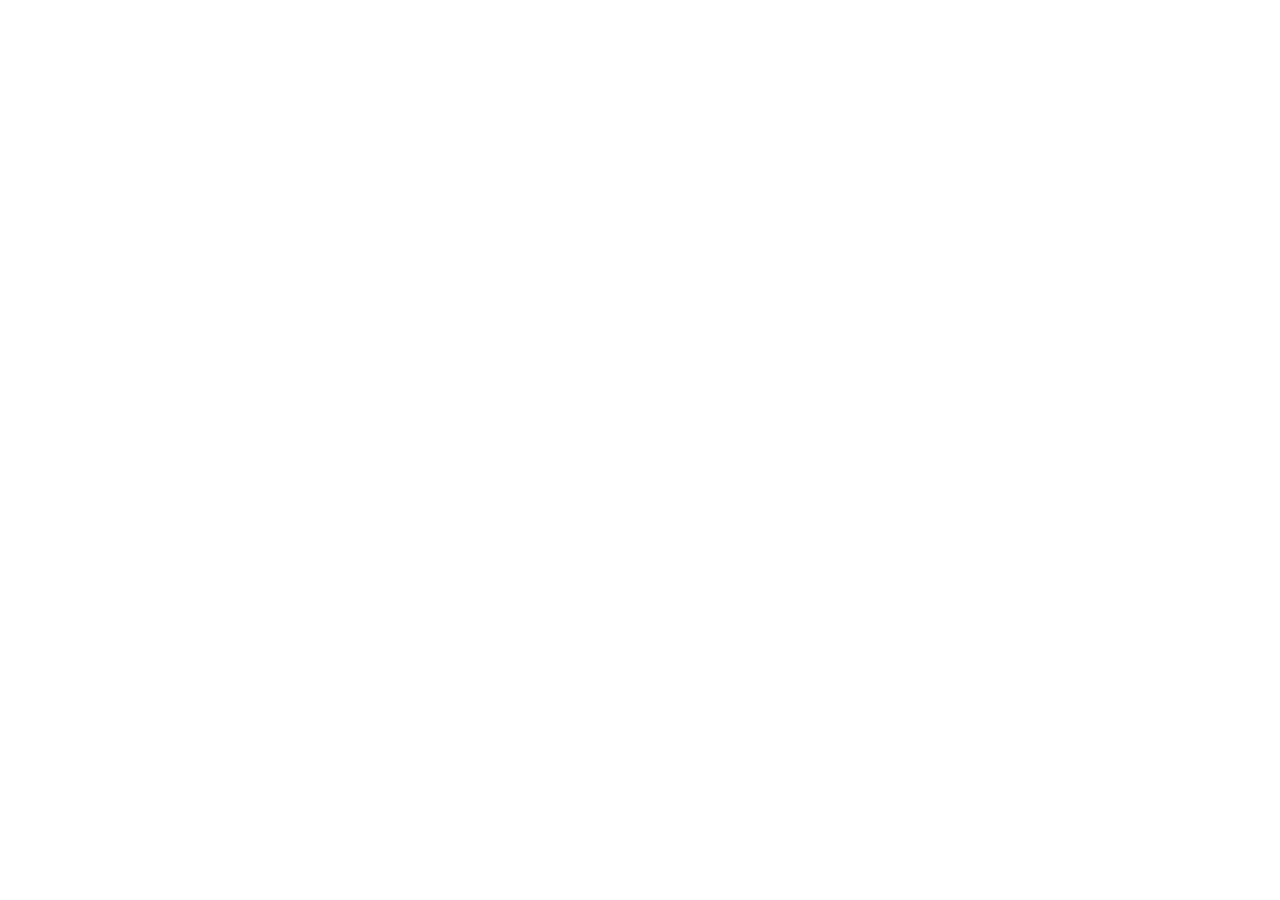
==== index.html @ b7f5dd7c "ilk commit" ====
<!DOCTYPE html>
<html lang="tr">

<head>
    <meta charset="UTF-8">
    <meta name="viewport" content="width=device-width, initial-scale=1.0">
    <title>Document</title>
</head>

<body>

</body>

</html>
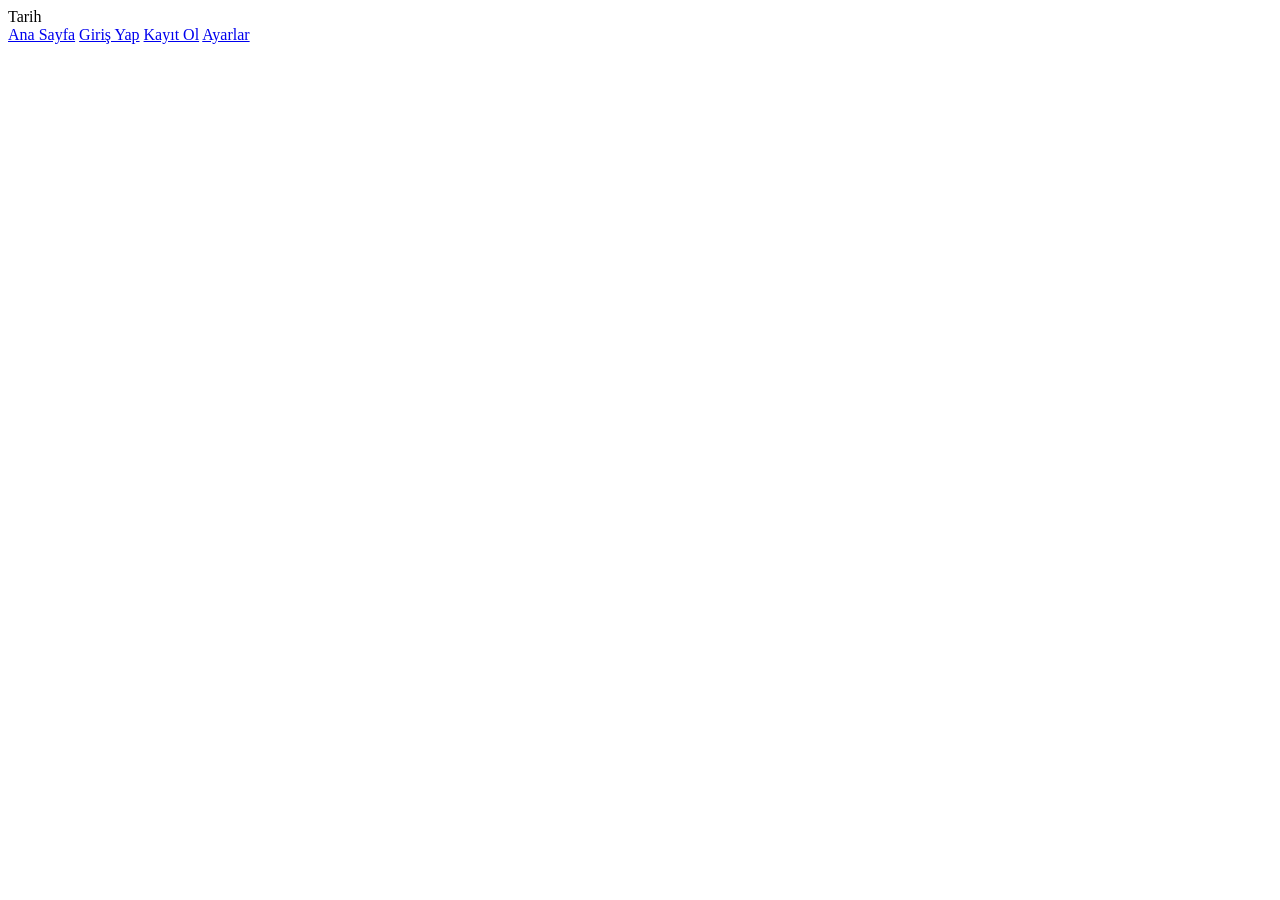
==== commit cc6ac999: "Hizli Guncelleme" ====
--- a/index.html
+++ b/index.html
@@ -1,14 +1,18 @@
 <!DOCTYPE html>
 <html lang="tr">
-
 <head>
     <meta charset="UTF-8">
     <meta name="viewport" content="width=device-width, initial-scale=1.0">
-    <title>Document</title>
+    <title>Tarih</title>
+    <link rel="stylesheet" href="/css/style.css">
 </head>
-
 <body>
 
+    <div id="navbar-container"></div>
+
+    <main id="app"></main>
+
+    <script src="/js/router.js"></script>
+    <script src="/js/reg.js"></script>
 </body>
-
 </html>
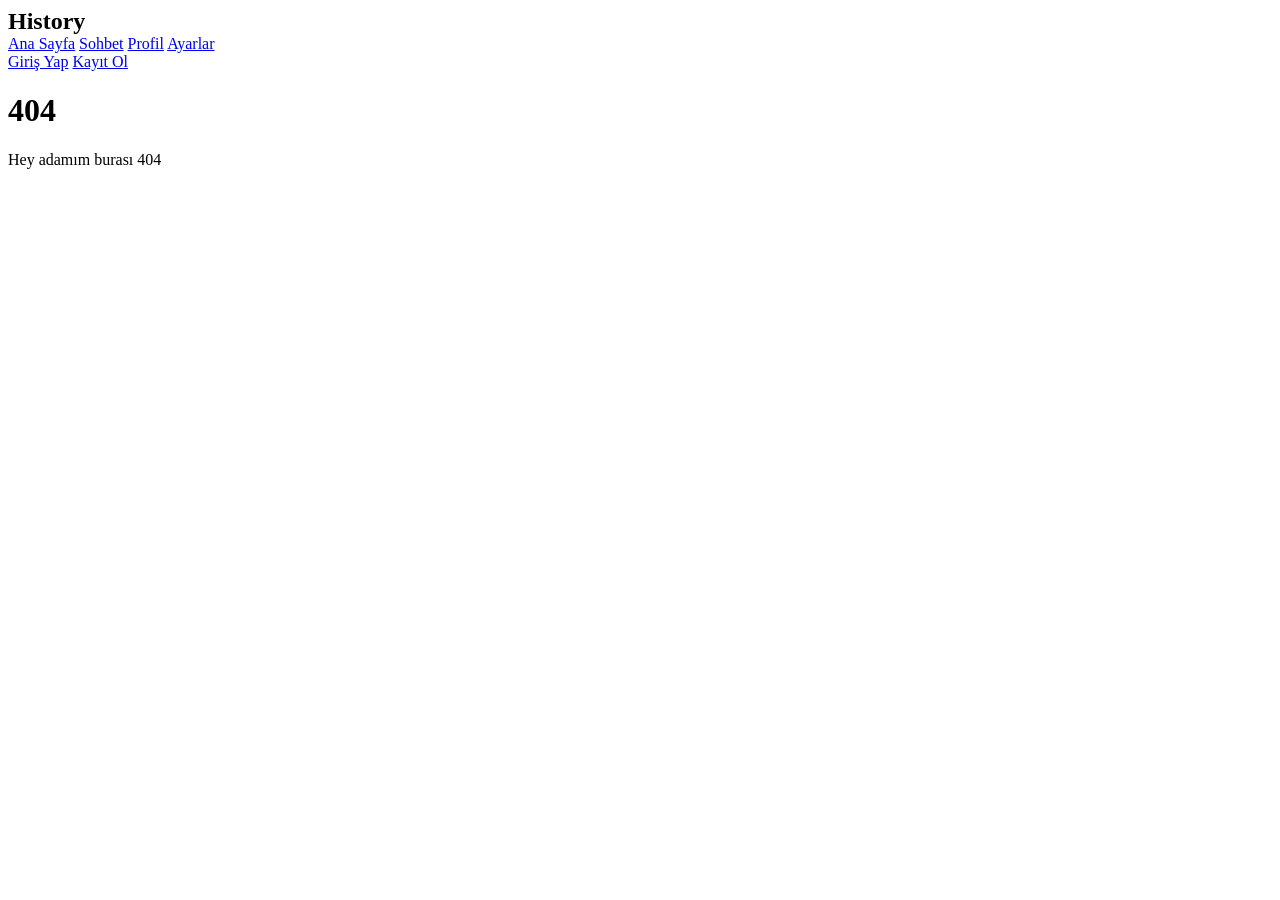
==== commit 084fc8e9: "Router ve chat tamam" ====
--- a/index.html
+++ b/index.html
@@ -4,15 +4,26 @@
     <meta charset="UTF-8">
     <meta name="viewport" content="width=device-width, initial-scale=1.0">
     <title>Tarih</title>
-    <link rel="stylesheet" href="/css/style.css">
+    <meta name="description" content="Tarihi Şahsiyetlerle Sohbet">
+    <link rel="stylesheet" href="css/style.css">
 </head>
 <body>
-
     <div id="navbar-container"></div>
 
     <main id="app"></main>
 
-    <script src="/js/router.js"></script>
-    <script src="/js/reg.js"></script>
+<script>
+        if ('serviceWorker' in navigator) {
+            navigator.serviceWorker.register('sw.js')
+        }
+        
+
+    </script>
+    <script src="js/router.js"></script>
+    <script src="chat/characters.js"></script>
+    <script src="chat/apı.js"></script>
+    <script src="js/reg.js"></script>
+    <script src="js/app.js"></script>
+    <script src="js/chat.js"></script>
 </body>
 </html>
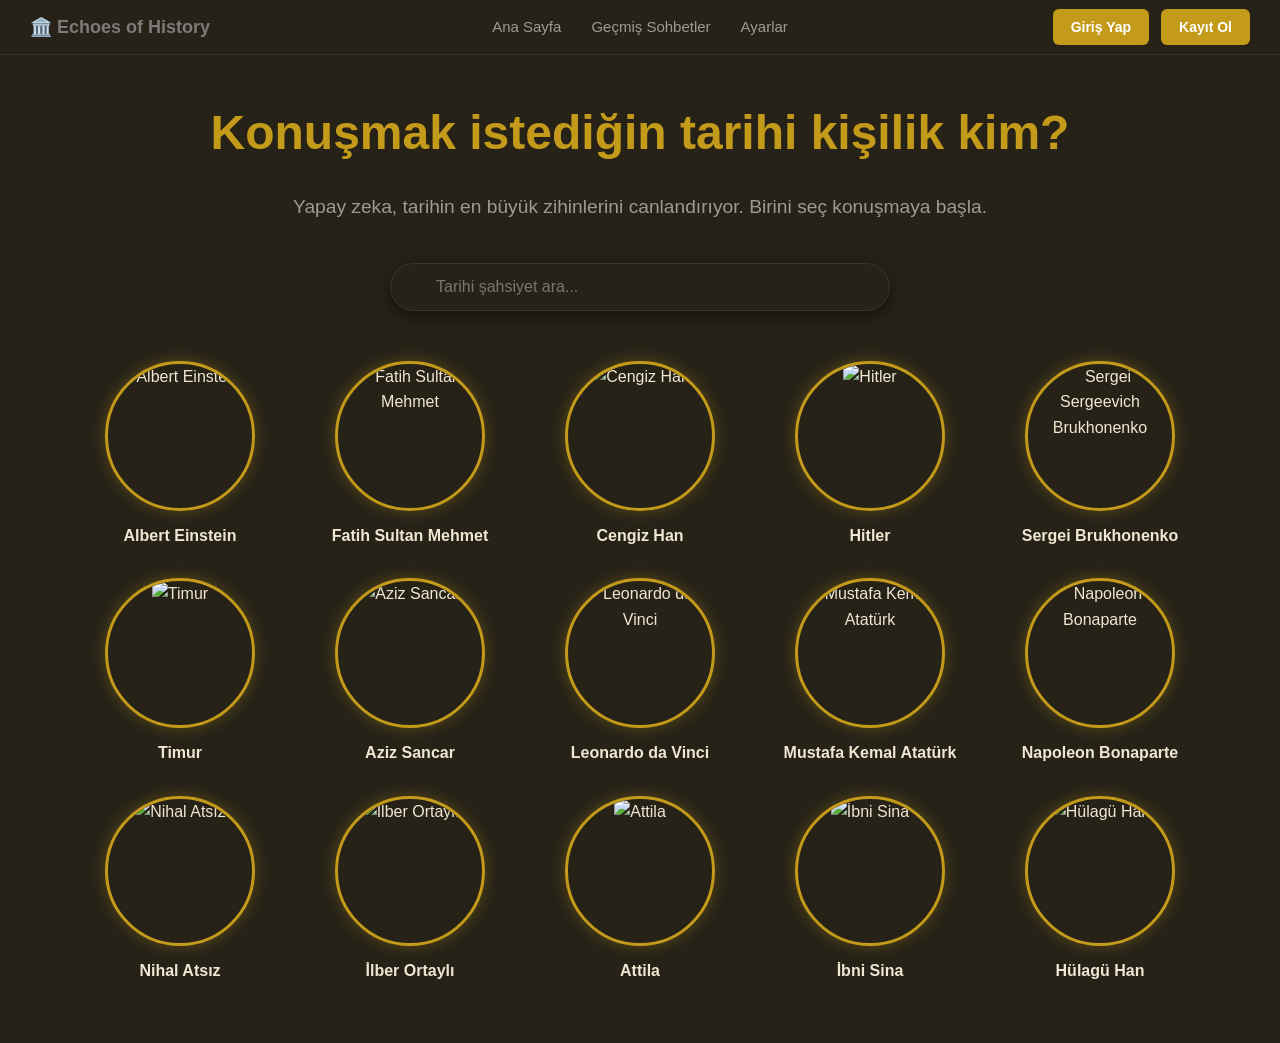
==== commit 89ed1386: "Router ve Service Worker iyileştirmeleri" ====
--- a/index.html
+++ b/index.html
@@ -4,26 +4,35 @@
     <meta charset="UTF-8">
     <meta name="viewport" content="width=device-width, initial-scale=1.0">
     <title>Tarih</title>
-    <meta name="description" content="Tarihi Şahsiyetlerle Sohbet">
+    <meta name="description" content="Tarihi Şahsiyetlerle Sohbet Geçmişi">
     <link rel="stylesheet" href="css/style.css">
+    <script>
+        (function() {
+            var t = localStorage.getItem('theme') || 'dark';
+            document.documentElement.setAttribute('data-theme-init', t);
+        })();
+    </script>
 </head>
 <body>
     <div id="navbar-container"></div>
 
     <main id="app"></main>
+    <div id="toast-container"></div>
 
 <script>
-        if ('serviceWorker' in navigator) {
-            navigator.serviceWorker.register('sw.js')
-        }
-        
-
-    </script>
+    if ('serviceWorker' in navigator) {
+        navigator.serviceWorker.register('sw.js')
+    }
+</script>
+    <script src="js/theme.js"></script>
+    <script src="js/lang.js"></script>
     <script src="js/router.js"></script>
-    <script src="chat/characters.js"></script>
-    <script src="chat/apı.js"></script>
+    <script src="chats/config.js"></script>
+    <script src="chats/characters.js"></script>
+    <script src="chats/api.js"></script>
     <script src="js/reg.js"></script>
     <script src="js/app.js"></script>
     <script src="js/chat.js"></script>
+    <script src="js/profil.js"></script>
 </body>
 </html>
--- a/css/style.css
+++ b/css/style.css
@@ -0,0 +1,1267 @@
+:root {
+    --bg-color: #262218;
+    --bg-secondary: #262218;
+    --accent-color: #c49a1a;
+    --accent-hover: #e6b820;
+    --accent-glow: rgba(196, 154, 26, 0.35);
+    --text-color: #f0e6d2;
+    --secondary-text: #a09a8e;
+    --border-color: #3d3425;
+    --card-bg: #26221a;
+    --input-bg: #161310;
+    --sidebar-bg: #161310;
+    --shadow: rgba(0, 0, 0, 0.5);
+    --scrollbar-track: #1a1612;
+    --theme-transition: background-color 0.3s ease, color 0.3s ease, border-color 0.3s ease;
+}
+
+body[data-theme="light"] {
+    --bg-color: #faf7f2;
+    --bg-secondary: #f0ebe1;
+    --accent-color: #8a6200;
+    --accent-hover: #a67c00;
+    --accent-glow: rgba(138, 98, 0, 0.2);
+    --text-color: #2c2418;
+    --secondary-text: #6b5e4a;
+    --border-color: #d4c9b0;
+    --card-bg: #ffffff;
+    --input-bg: #f5f0e8;
+    --sidebar-bg: #f0ebe1;
+    --shadow: rgba(0, 0, 0, 0.12);
+    --scrollbar-track: #faf7f2;
+}
+
+@media (prefers-color-scheme: light) {
+    body[data-theme="system"] {
+        --bg-color: #faf7f2;
+        --bg-secondary: #f0ebe1;
+        --accent-color: #8a6200;
+        --accent-hover: #a67c00;
+        --accent-glow: rgba(138, 98, 0, 0.2);
+        --text-color: #2c2418;
+        --secondary-text: #6b5e4a;
+        --border-color: #d4c9b0;
+        --card-bg: #ffffff;
+        --input-bg: #f5f0e8;
+        --sidebar-bg: #f0ebe1;
+        --shadow: rgba(0, 0, 0, 0.12);
+        --scrollbar-track: #faf7f2;
+    }
+}
+
+* {
+    box-sizing: border-box;
+    margin: 0;
+    padding: 0;
+}
+
+body {
+    background-color: var(--bg-color);
+    color: var(--text-color);
+    font-family: 'Segoe UI', Tahoma, Geneva, Verdana, sans-serif;
+    line-height: 1.6;
+    overflow-x: hidden;
+    transition: var(--theme-transition);
+}
+
+#app {
+    animation: pageFadeIn 0.4s ease;
+}
+
+@keyframes pageFadeIn {
+    from {
+        opacity: 0;
+        transform: translateY(6px);
+    }
+
+    to {
+        opacity: 1;
+        transform: translateY(0);
+    }
+}
+
+::-webkit-scrollbar {
+    width: 7px;
+}
+
+::-webkit-scrollbar-track {
+    background: var(--scrollbar-track);
+}
+
+::-webkit-scrollbar-thumb {
+    background: var(--accent-color);
+    border-radius: 4px;
+    opacity: 0.7;
+}
+
+::-webkit-scrollbar-thumb:hover {
+    background: var(--accent-hover);
+}
+
+.not-found {
+    display: flex;
+    flex-direction: column;
+    align-items: center;
+    justify-content: center;
+    height: 80vh;
+    text-align: center;
+    padding: 20px;
+    animation: fadeIn 0.6s ease;
+}
+
+.not-found p {
+    font-size: 1.2rem;
+    color: var(--secondary-text);
+    margin-bottom: 30px;
+    max-width: 500px;
+}
+
+.back-home-btn {
+    padding: 14px 32px;
+    background: var(--accent-color);
+    color: white;
+    text-decoration: none;
+    border-radius: 30px;
+    font-size: 1.1rem;
+    font-weight: bold;
+    transition: all 0.3s cubic-bezier(0.175, 0.885, 0.32, 1.275);
+    box-shadow: 0 4px 15px var(--accent-glow);
+}
+
+.back-home-btn:hover {
+    background: var(--accent-hover);
+    transform: translateY(-5px) scale(1.05);
+    box-shadow: 0 8px 25px var(--accent-glow);
+}
+
+.not-found h1 {
+    font-size: 120px;
+    margin-bottom: 20px;
+    color: var(--accent-color);
+}
+
+.navbar {
+    display: flex;
+    justify-content: center;
+    align-items: center;
+    padding: 15px 30px;
+    background-color: var(--bg-secondary);
+    border-bottom: 1px solid var(--border-color);
+    position: sticky;
+    top: 0;
+    z-index: 1000;
+    transition: var(--theme-transition);
+}
+
+.navbar-logo {
+    position: absolute;
+    left: 30px;
+    display: flex;
+    align-items: center;
+}
+
+.logo-link {
+    color: rgb(129, 121, 121);
+    font-size: 18px;
+    font-weight: bold;
+    text-decoration: none;
+    white-space: nowrap;
+    transition: all 0.3s ease;
+}
+
+@media (max-width: 600px) {
+    .logo-link {
+        font-size: 18px;
+    }
+}
+
+@media (max-width: 400px) {
+    .logo-link {
+        font-size: 14px;
+    }
+}
+
+.links {
+    display: flex;
+    gap: 30px;
+    align-items: center;
+}
+
+.links a {
+    color: var(--secondary-text);
+    text-decoration: none;
+    font-size: 15px;
+    transition: color 0.2s ease;
+}
+
+.links a:hover {
+    color: var(--accent-color);
+}
+
+.navbar-auth {
+    position: absolute;
+    right: 30px;
+    display: flex;
+    gap: 12px;
+    align-items: center;
+}
+
+.nav-login-btn,
+.nav-register-btn {
+    padding: 7px 18px;
+    background-color: var(--accent-color);
+    color: white;
+    text-decoration: none;
+    font-weight: 600;
+    border-radius: 6px;
+    font-size: 14px;
+    transition: all 0.2s ease;
+}
+
+.nav-login-btn:hover,
+.nav-register-btn:hover {
+    background-color: var(--accent-hover);
+    transform: translateY(-1px);
+    box-shadow: 0 3px 12px var(--accent-glow);
+}
+
+.user-nav-profile {
+    display: flex;
+    align-items: center;
+    cursor: pointer;
+    transition: transform 0.2s ease;
+}
+
+.user-nav-img {
+    width: 38px;
+    height: 38px;
+    border-radius: 50%;
+    border: 2px solid var(--accent-color);
+    object-fit: cover;
+    box-shadow: 0 0 10px var(--accent-glow);
+}
+
+.user-nav-initials {
+    width: 38px;
+    height: 38px;
+    border-radius: 50%;
+    background: var(--accent-color);
+    color: white;
+    display: flex;
+    align-items: center;
+    justify-content: center;
+    font-weight: bold;
+    font-size: 14px;
+    border: 2px solid var(--accent-color);
+    box-shadow: 0 0 10px var(--accent-glow);
+}
+
+
+.user-nav-wrapper {
+    position: relative;
+    padding-bottom: 5px;
+}
+
+.user-nav-dropdown {
+    position: absolute;
+    top: calc(100% + 10px);
+    right: 0;
+    width: 240px;
+    background: var(--card-bg);
+    border: 1px solid var(--border-color);
+    border-radius: 12px;
+    padding: 18px;
+    box-shadow: 0 10px 30px var(--shadow);
+    opacity: 0;
+    visibility: hidden;
+    transform: translateY(10px);
+    transition: all 0.3s cubic-bezier(0.175, 0.885, 0.32, 1.275);
+    z-index: 1001;
+    backdrop-filter: blur(12px);
+}
+
+.user-nav-wrapper:hover .user-nav-dropdown {
+    opacity: 1;
+    visibility: visible;
+    transform: translateY(0);
+}
+
+.dropdown-header {
+    margin-bottom: 12px;
+    text-align: left;
+}
+
+.dropdown-name {
+    font-weight: 600;
+    color: var(--accent-color);
+    font-size: 1rem;
+    margin-bottom: 2px;
+}
+
+.dropdown-email {
+    font-size: 0.82rem;
+    color: var(--secondary-text);
+}
+
+.dropdown-divider {
+    height: 1px;
+    background: var(--border-color);
+    margin: 12px 0;
+}
+
+.dropdown-item {
+    display: block;
+    width: 100%;
+    padding: 10px 12px;
+    color: var(--text-color);
+    text-decoration: none;
+    font-size: 0.9rem;
+    border-radius: 6px;
+    transition: all 0.2s;
+    background: transparent;
+    border: none;
+    text-align: left;
+    cursor: pointer;
+    font-family: inherit;
+}
+
+.dropdown-item:hover {
+    background: var(--bg-secondary);
+    color: var(--accent-color);
+    transform: translateX(5px);
+}
+
+.logout-link {
+    color: #ff4d4d !important;
+}
+
+.logout-link:hover {
+    background: rgba(255, 77, 77, 0.1) !important;
+}
+
+.profile-page {
+    animation: fadeIn 0.4s ease;
+}
+
+.profile-edit-section {
+    animation: fadeIn 0.3s ease;
+}
+
+.profile-img-wrapper {
+    width: 140px;
+    height: 140px;
+    margin: 0 auto;
+}
+
+.profile-main-img {
+    width: 140px;
+    height: 140px;
+    border-radius: 50%;
+    object-fit: cover;
+    border: 4px solid var(--accent-color);
+    box-shadow: 0 0 25px var(--accent-glow);
+}
+
+.profile-main-initials {
+    width: 140px;
+    height: 140px;
+    border-radius: 50%;
+    background: var(--accent-color);
+    color: white;
+    display: flex;
+    align-items: center;
+    justify-content: center;
+    font-size: 3.5rem;
+    font-weight: bold;
+    border: 4px solid var(--accent-color);
+    box-shadow: 0 0 25px var(--accent-glow);
+}
+
+
+#theme-toggle-btn {
+    background: transparent;
+    border: 1px solid var(--border-color);
+    color: var(--secondary-text);
+    cursor: pointer;
+    border-radius: 6px;
+    padding: 6px 10px;
+    font-size: 16px;
+    transition: all 0.2s ease;
+    display: flex;
+    align-items: center;
+    justify-content: center;
+}
+
+#theme-toggle-btn:hover {
+    color: var(--accent-color);
+    border-color: var(--accent-color);
+}
+
+.home {
+    padding: 40px 20px;
+    max-width: 1200px;
+    margin: 0 auto;
+    text-align: center;
+}
+
+.home h1 {
+    font-size: 3rem;
+    margin-bottom: 20px;
+    color: var(--accent-color);
+}
+
+.home p {
+    font-size: 1.2rem;
+    margin-bottom: 40px;
+    color: var(--secondary-text);
+}
+
+.persona-gallery {
+    display: grid;
+    grid-template-columns: repeat(auto-fill, minmax(170px, 1fr));
+    gap: 30px;
+    padding: 20px;
+}
+
+.persona-card {
+    display: flex;
+    flex-direction: column;
+    align-items: center;
+    gap: 12px;
+    transition: transform 0.2s ease;
+    cursor: pointer;
+}
+
+.persona-card:hover {
+    transform: scale(1.05);
+}
+
+.persona-img-container {
+    width: 150px;
+    height: 150px;
+    border-radius: 50%;
+    overflow: hidden;
+    border: 3px solid var(--accent-color);
+    box-shadow: 0 0 15px var(--accent-glow);
+    transition: box-shadow 0.2s ease, border-color 0.3s ease;
+}
+
+.persona-card:hover .persona-img-container {
+    border-color: var(--accent-hover);
+    box-shadow: 0 0 25px var(--accent-glow);
+}
+
+.persona-img-container img {
+    width: 100%;
+    height: 100%;
+    object-fit: cover;
+}
+
+.persona-name {
+    font-weight: 600;
+    font-size: 1rem;
+    color: var(--text-color);
+}
+
+.auth-container {
+    max-width: 450px;
+    margin: 60px auto;
+    padding: 40px;
+    background: var(--card-bg);
+    border: 1px solid var(--border-color);
+    border-radius: 12px;
+    box-shadow: 0 10px 30px var(--shadow);
+    transition: var(--theme-transition);
+}
+
+.auth-container h2 {
+    margin-bottom: 30px;
+    text-align: center;
+    color: var(--accent-color);
+}
+
+.form-group {
+    margin-bottom: 20px;
+}
+
+.form-group label {
+    display: block;
+    margin-bottom: 8px;
+    font-size: 14px;
+    color: var(--secondary-text);
+}
+
+.auth-input {
+    width: 100%;
+    padding: 12px 15px;
+    background: var(--input-bg);
+    border: 1px solid var(--border-color);
+    border-radius: 6px;
+    color: var(--text-color);
+    font-size: 16px;
+    transition: border-color 0.2s, background 0.3s;
+}
+
+.auth-input:focus {
+    outline: none;
+    border-color: var(--accent-color);
+}
+
+.auth-btn {
+    width: 100%;
+    padding: 13px;
+    background: var(--accent-color);
+    color: white;
+    border: none;
+    border-radius: 6px;
+    font-size: 15px;
+    font-weight: bold;
+    cursor: pointer;
+    transition: background 0.2s, transform 0.2s, box-shadow 0.2s;
+}
+
+.auth-btn:hover {
+    background: var(--accent-hover);
+    transform: translateY(-2px);
+    box-shadow: 0 4px 12px var(--accent-glow);
+}
+
+#login-mesaj,
+#reg-mesaj {
+    margin-top: 15px;
+    text-align: center;
+    min-height: 20px;
+}
+
+.btn {
+    display: inline-block;
+    padding: 12px 24px;
+    background: var(--accent-color);
+    color: white;
+    text-decoration: none;
+    border-radius: 5px;
+    margin: 20px 0;
+}
+
+.modal-overlay {
+    position: fixed;
+    top: 0;
+    left: 0;
+    width: 100%;
+    height: 100%;
+    background: rgba(0, 0, 0, 0.8);
+    display: flex;
+    justify-content: center;
+    align-items: center;
+    z-index: 2000;
+    backdrop-filter: blur(6px);
+}
+
+.modal-content {
+    background: var(--card-bg);
+    padding: 40px;
+    border-radius: 16px;
+    max-width: 600px;
+    width: 90%;
+    position: relative;
+    border: 1px solid var(--accent-color);
+    box-shadow: 0 0 40px var(--accent-glow);
+    transition: var(--theme-transition);
+}
+
+.close-modal {
+    position: absolute;
+    top: 18px;
+    right: 22px;
+    font-size: 28px;
+    color: var(--secondary-text);
+    cursor: pointer;
+    transition: color 0.2s;
+    line-height: 1;
+}
+
+.close-modal:hover {
+    color: var(--accent-color);
+}
+
+.modal-header {
+    display: flex;
+    flex-direction: column;
+    align-items: center;
+    gap: 18px;
+    margin-bottom: 28px;
+}
+
+#modal-img {
+    width: 175px;
+    height: 175px;
+    border-radius: 50%;
+    object-fit: cover;
+    border: 4px solid var(--accent-color);
+    box-shadow: 0 0 20px var(--accent-glow);
+}
+
+#modal-name {
+    font-size: 2.1rem;
+    color: var(--accent-color);
+}
+
+.modal-body {
+    margin-bottom: 28px;
+    text-align: left;
+}
+
+.modal-body p {
+    margin-bottom: 10px;
+    color: var(--secondary-text);
+}
+
+.modal-bio {
+    margin-top: 18px;
+    line-height: 1.8;
+    color: var(--text-color);
+}
+
+.modal-footer {
+    display: flex;
+    justify-content: center;
+}
+
+.chat-start-btn {
+    padding: 13px 40px;
+    background: var(--accent-color);
+    color: white;
+    border: none;
+    border-radius: 30px;
+    font-size: 1.1rem;
+    font-weight: bold;
+    cursor: pointer;
+    transition: background 0.2s, transform 0.2s, box-shadow 0.3s;
+}
+
+.chat-start-btn:hover {
+    background: var(--accent-hover);
+    transform: translateY(-3px);
+    box-shadow: 0 6px 20px var(--accent-glow);
+}
+
+.chat-wrapper {
+    display: flex;
+    height: calc(100vh - 70px);
+    overflow: hidden;
+}
+
+body.no-navbar .chat-history-container {
+    margin-top: 60px;
+}
+
+
+.chat-sidebar {
+    width: 310px;
+    background: var(--sidebar-bg);
+    border-right: 1px solid var(--border-color);
+    padding: 28px;
+    display: flex;
+    flex-direction: column;
+    gap: 28px;
+    overflow-y: auto;
+    transition: var(--theme-transition);
+}
+
+.sidebar-header {
+    text-align: center;
+}
+
+#chat-char-img {
+    width: 115px;
+    height: 115px;
+    border-radius: 50%;
+    margin-bottom: 14px;
+    border: 3px solid var(--accent-color);
+    box-shadow: 0 0 12px var(--accent-glow);
+}
+
+.sidebar-info p {
+    margin-bottom: 14px;
+    font-size: 0.92rem;
+    color: var(--secondary-text);
+}
+
+#chat-char-bio {
+    font-size: 0.88rem;
+    line-height: 1.6;
+    color: var(--text-color);
+    margin-top: 10px;
+}
+
+.new-chat-btn {
+    margin-top: auto;
+    padding: 11px;
+    background: transparent;
+    border: 1px solid var(--accent-color);
+    color: var(--accent-color);
+    border-radius: 6px;
+    cursor: pointer;
+    font-weight: bold;
+    transition: all 0.2s;
+}
+
+.new-chat-btn:hover {
+    background: var(--accent-color);
+    color: white;
+    box-shadow: 0 4px 12px var(--accent-glow);
+}
+
+.chat-main {
+    flex: 1;
+    display: flex;
+    flex-direction: column;
+    background: var(--bg-color);
+    transition: var(--theme-transition);
+}
+
+.chat-header {
+    padding: 14px 28px;
+    border-bottom: 1px solid var(--border-color);
+    display: flex;
+    align-items: center;
+}
+
+.chat-messages {
+    flex: 1;
+    padding: 28px;
+    overflow-y: auto;
+    display: flex;
+    flex-direction: column;
+    gap: 18px;
+    scrollbar-width: thin;
+}
+
+.message {
+    max-width: 75%;
+    padding: 12px 18px;
+    border-radius: 18px;
+    font-size: 1rem;
+    line-height: 1.55;
+    position: relative;
+    animation: fadeIn 0.3s ease;
+}
+
+@keyframes fadeIn {
+    from {
+        opacity: 0;
+        transform: translateY(8px);
+    }
+
+    to {
+        opacity: 1;
+        transform: translateY(0);
+    }
+}
+
+.message.user {
+    align-self: flex-end;
+    background: var(--accent-color);
+    color: white;
+    border-bottom-right-radius: 4px;
+}
+
+.message.char {
+    align-self: flex-start;
+    background: var(--card-bg);
+    color: var(--text-color);
+    border: 1px solid var(--border-color);
+    border-bottom-left-radius: 4px;
+}
+
+.chat-footer {
+    padding: 18px 28px;
+    border-top: 1px solid var(--border-color);
+}
+
+.chat-input-area {
+    display: flex;
+    gap: 14px;
+    background: var(--input-bg);
+    padding: 8px 15px;
+    border-radius: 25px;
+    border: 1px solid var(--border-color);
+    transition: var(--theme-transition);
+}
+
+#chat-input {
+    flex: 1;
+    background: transparent;
+    border: none;
+    color: var(--text-color);
+    font-size: 1rem;
+    padding: 8px;
+}
+
+#chat-input:focus {
+    outline: none;
+}
+
+#chat-input::placeholder {
+    color: var(--secondary-text);
+}
+
+#send-btn {
+    background: transparent;
+    border: none;
+    color: var(--accent-color);
+    cursor: pointer;
+    display: flex;
+    align-items: center;
+    transition: transform 0.2s, color 0.2s;
+}
+
+#send-btn:hover {
+    transform: scale(1.15);
+    color: var(--accent-hover);
+}
+
+#send-btn svg {
+    fill: currentColor;
+}
+
+#voice-btn {
+    background: transparent;
+    border: none;
+    color: var(--secondary-text);
+    cursor: pointer;
+    display: flex;
+    align-items: center;
+    padding: 0 10px;
+    font-size: 1.2rem;
+    transition: all 0.2s ease;
+}
+
+#voice-btn:hover {
+    color: var(--accent-color);
+    transform: scale(1.15);
+}
+
+#voice-btn.voice-listening {
+    color: #ff4d4d;
+    animation: voicePulse 1.5s infinite;
+}
+
+@keyframes voicePulse {
+    0% {
+        transform: scale(1);
+        opacity: 1;
+    }
+
+    50% {
+        transform: scale(1.25);
+        opacity: 0.7;
+    }
+
+    100% {
+        transform: scale(1);
+        opacity: 1;
+    }
+}
+
+.typing {
+    font-style: italic;
+    color: var(--secondary-text);
+    font-size: 0.88rem;
+    margin-bottom: 8px;
+}
+
+.settings-container {
+    max-width: 620px;
+    margin: 50px auto;
+    padding: 0 20px;
+}
+
+.settings-container>h1 {
+    font-size: 2rem;
+    color: var(--accent-color);
+    margin-bottom: 30px;
+    padding-bottom: 12px;
+    border-bottom: 1px solid var(--border-color);
+}
+
+.settings-card {
+    background: var(--card-bg);
+    border: 1px solid var(--border-color);
+    border-radius: 14px;
+    padding: 30px;
+    margin-bottom: 24px;
+    box-shadow: 0 6px 20px var(--shadow);
+    transition: var(--theme-transition);
+}
+
+.settings-card h3 {
+    font-size: 1rem;
+    font-weight: 600;
+    color: var(--secondary-text);
+    text-transform: uppercase;
+    letter-spacing: 0.08em;
+    margin-bottom: 20px;
+}
+
+.theme-picker {
+    display: flex;
+    gap: 12px;
+}
+
+.theme-btn {
+    flex: 1;
+    display: flex;
+    flex-direction: column;
+    align-items: center;
+    gap: 1px;
+    padding: 12px 12px;
+    background: var(--bg-secondary);
+    border: 2px solid var(--border-color);
+    border-radius: 10px;
+    cursor: pointer;
+    transition: all 0.2s ease;
+    color: var(--secondary-text);
+    font-size: 13px;
+    font-weight: 600;
+    font-family: inherit;
+}
+
+.theme-btn:hover {
+    border-color: var(--accent-color);
+    color: var(--accent-color);
+    transform: translateY(-2px);
+}
+
+.theme-btn.active {
+    border-color: var(--accent-color);
+    background: var(--accent-glow);
+    color: var(--accent-color);
+    box-shadow: 0 0 16px var(--accent-glow);
+}
+
+
+.lang-picker {
+    display: flex;
+    gap: 12px;
+}
+
+.lang-btn {
+    flex: 1;
+    padding: 13px;
+    background: var(--bg-secondary);
+    border: 2px solid var(--border-color);
+    border-radius: 10px;
+    cursor: pointer;
+    font-size: 14px;
+    font-weight: 600;
+    font-family: inherit;
+    color: var(--secondary-text);
+    transition: all 0.2s ease;
+    display: flex;
+    align-items: center;
+    justify-content: center;
+    gap: 8px;
+}
+
+.lang-btn:hover {
+    border-color: var(--accent-color);
+    color: var(--accent-color);
+}
+
+.lang-btn.active {
+    border-color: var(--accent-color);
+    background: var(--accent-glow);
+    color: var(--accent-color);
+}
+
+#toast-container {
+    position: fixed;
+    top: 20px;
+    right: 20px;
+    z-index: 9999;
+    display: flex;
+    flex-direction: column;
+    gap: 10px;
+    pointer-events: none;
+}
+
+.toast {
+    background: var(--card-bg);
+    color: var(--text-color);
+    padding: 16px 24px;
+    border-radius: 10px;
+    border-left: 4px solid var(--accent-color);
+    box-shadow: 0 10px 25px var(--shadow);
+    display: flex;
+    align-items: center;
+    min-width: 300px;
+    max-width: 450px;
+    animation: toastSlideIn 0.5s cubic-bezier(0.68, -0.55, 0.265, 1.55);
+    pointer-events: auto;
+    backdrop-filter: blur(10px);
+}
+
+.toast.warning {
+    border-left-color: #ffcc00;
+}
+
+.toast.error {
+    border-left-color: #ff4444;
+}
+
+.toast.success {
+    border-left-color: #00cc66;
+}
+
+.toast-message {
+    font-size: 0.95rem;
+    font-weight: 500;
+}
+
+.toast.fading {
+    animation: toastFadeOut 0.5s forwards;
+}
+
+@keyframes toastSlideIn {
+    from {
+        transform: translateX(100%) scale(0.9);
+        opacity: 0;
+    }
+
+    to {
+        transform: translateX(0) scale(1);
+        opacity: 1;
+    }
+}
+
+@keyframes toastFadeOut {
+    from {
+        transform: translateX(0) scale(1);
+        opacity: 1;
+    }
+
+    to {
+        transform: translateX(20%) scale(0.9);
+        opacity: 0;
+    }
+}
+
+.chat-messages::-webkit-scrollbar {
+    width: 6px;
+}
+
+.chat-messages::-webkit-scrollbar-track {
+    background: transparent;
+}
+
+.chat-messages::-webkit-scrollbar-thumb {
+    background: var(--accent-color);
+    border-radius: 10px;
+}
+
+.chat-messages::-webkit-scrollbar-thumb:hover {
+    background: var(--accent-hover);
+}
+
+.chat-history-container {
+    padding: 30px 40px;
+    max-width: 1000px;
+    margin: 0 auto;
+    animation: fadeIn 0.4s ease;
+    min-height: calc(100vh - 70px);
+    box-sizing: border-box;
+}
+
+.history-header {
+    margin-bottom: 30px;
+    display: flex;
+    justify-content: space-between;
+    align-items: center;
+}
+
+.history-list {
+    display: flex;
+    flex-direction: column;
+    gap: 15px;
+}
+
+.history-card {
+    display: flex;
+    align-items: center;
+    background: var(--card-bg);
+    border: 1px solid var(--border-color);
+    border-radius: 12px;
+    padding: 15px 25px;
+    cursor: pointer;
+    transition: all 0.3s ease;
+    gap: 20px;
+    position: relative;
+}
+
+.history-card:hover {
+    border-color: var(--accent-color);
+    transform: translateX(10px);
+    background: var(--bg-secondary);
+    box-shadow: 0 5px 20px var(--shadow);
+}
+
+.history-card-img {
+    width: 60px;
+    height: 60px;
+    border-radius: 50%;
+    border: 2px solid var(--accent-color);
+    object-fit: cover;
+}
+
+.history-card-info {
+    flex: 1;
+}
+
+.history-card-name {
+    font-weight: 600;
+    color: var(--accent-color);
+    font-size: 1.1rem;
+    margin-bottom: 4px;
+}
+
+.history-card-preview {
+    font-size: 0.9rem;
+    color: var(--secondary-text);
+    white-space: nowrap;
+    overflow: hidden;
+    text-overflow: ellipsis;
+    max-width: 400px;
+}
+
+.history-card-meta {
+    text-align: right;
+    font-size: 0.8rem;
+    color: var(--secondary-text);
+}
+
+.history-card-delete {
+    background: transparent;
+    border: none;
+    color: #ff4d4d;
+    cursor: pointer;
+    padding: 8px;
+    border-radius: 50%;
+    transition: background 0.2s;
+    opacity: 0.6;
+}
+
+.history-card-delete:hover {
+    background: rgba(255, 77, 77, 0.1);
+    opacity: 1;
+}
+
+.chat-sidebar .new-chat-btn-alt {
+    width: 100%;
+    margin-top: 15px;
+    background: transparent;
+    border: 1px solid var(--accent-color);
+    color: var(--accent-color);
+    padding: 10px;
+    border-radius: 6px;
+    font-weight: 600;
+    cursor: pointer;
+    transition: all 0.2s;
+}
+
+.chat-sidebar .new-chat-btn-alt:hover {
+    background: var(--accent-color);
+    color: white;
+}
+
+.history-home-btn {
+    display: inline-flex;
+    align-items: center;
+    gap: 8px;
+    padding: 10px 22px;
+    background: transparent;
+    border: 1.5px solid var(--accent-color);
+    color: var(--accent-color);
+    border-radius: 8px;
+    font-size: 0.9rem;
+    font-weight: 600;
+    cursor: pointer;
+    font-family: inherit;
+    letter-spacing: 0.02em;
+    transition: background 0.25s ease, color 0.25s ease,
+        transform 0.2s ease, box-shadow 0.25s ease;
+    text-decoration: none;
+    white-space: nowrap;
+}
+
+.history-home-btn::before {
+    content: '←';
+    font-size: 1.05rem;
+    transition: transform 0.2s ease;
+}
+
+.history-home-btn:hover {
+    background: var(--accent-color);
+    color: var(--bg-color);
+    transform: translateX(-4px);
+    box-shadow: 0 4px 16px var(--accent-glow);
+}
+
+.history-home-btn:hover::before {
+    transform: translateX(-3px);
+}
+
+/* Search Bar Styles */
+.search-container {
+    margin-bottom: 30px;
+    display: flex;
+    justify-content: center;
+    padding: 0 20px;
+}
+
+.search-box {
+    position: relative;
+    width: 100%;
+    max-width: 500px;
+}
+
+.search-icon {
+    position: absolute;
+    left: 15px;
+    top: 50%;
+    transform: translateY(-50%);
+    color: var(--secondary-text);
+    font-size: 1.1rem;
+    pointer-events: none;
+}
+
+.search-box input {
+    width: 100%;
+    padding: 14px 20px 14px 45px;
+    background: var(--card-bg);
+    border: 1px solid var(--border-color);
+    border-radius: 30px;
+    color: var(--text-color);
+    font-size: 1rem;
+    transition: all 0.3s ease;
+    box-shadow: 0 4px 15px var(--shadow);
+    backdrop-filter: blur(10px);
+}
+
+.search-box input:focus {
+    outline: none;
+    border-color: var(--accent-color);
+    box-shadow: 0 6px 20px var(--accent-glow);
+    transform: translateY(-2px);
+}
+
+.search-box input::placeholder {
+    color: var(--secondary-text);
+    opacity: 0.7;
+}
+
+@media (max-width: 600px) {
+    .search-box {
+        max-width: 100%;
+    }
+}
